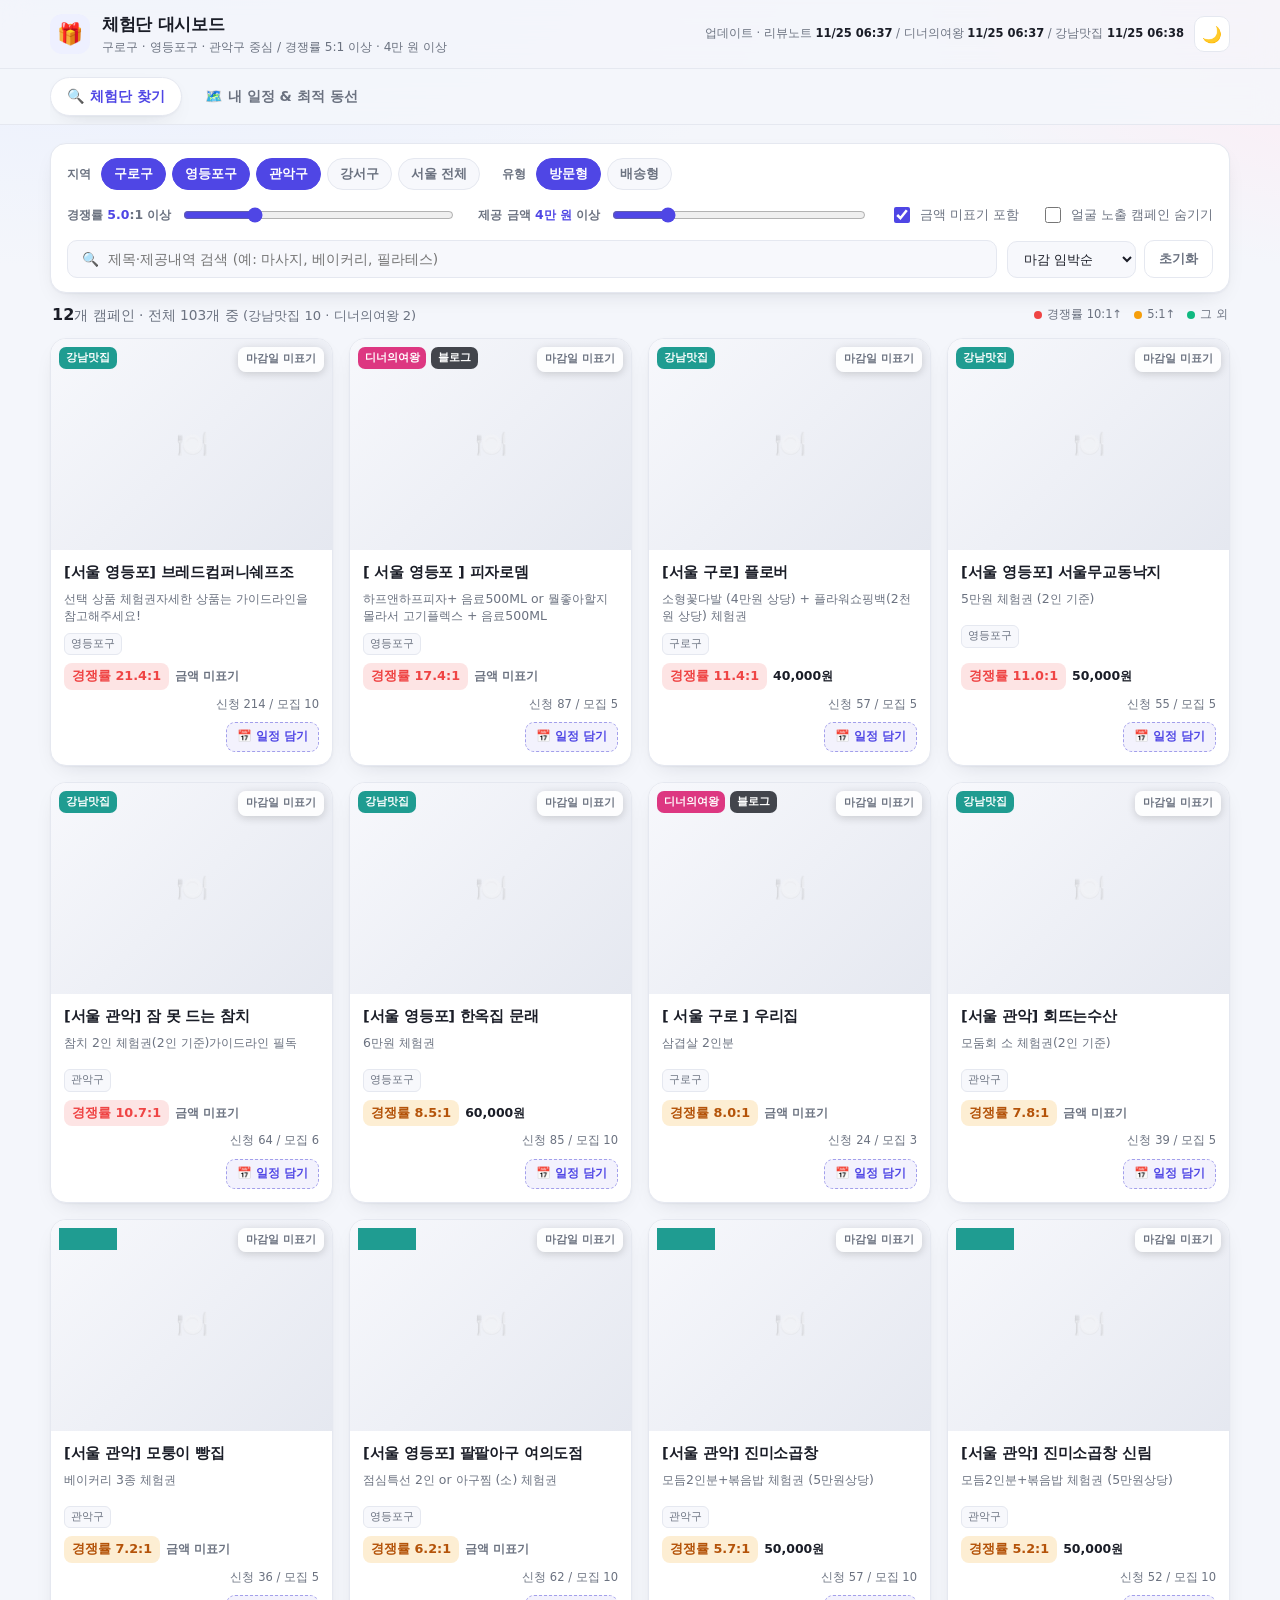
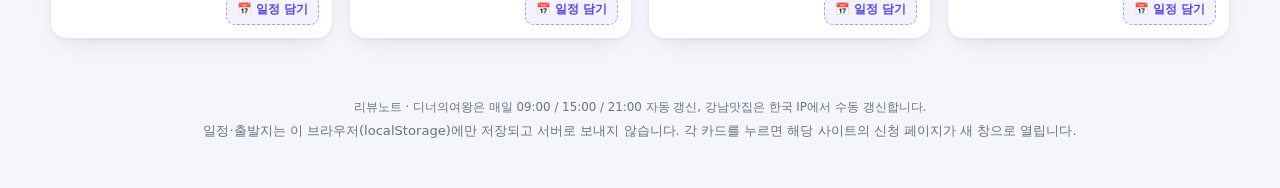
==== index.html @ 1b4a2d15 "fix(schedule): 지도 초기 줌(컨테이너 크기 반영)과 출발 마커 크기 개선" ====
<!DOCTYPE html>
<html lang="ko">
<head>
<meta charset="utf-8">
<meta name="viewport" content="width=device-width, initial-scale=1">
<meta name="description" content="리뷰노트·디너의여왕·강남맛집 체험단을 한 화면에서 골라 보는 개인용 대시보드">
<title>체험단 대시보드 · 구로·영등포·관악</title>
<link rel="preconnect" href="https://fonts.googleapis.com">
<link rel="stylesheet" href="https://cdn.jsdelivr.net/npm/leaflet@1.9.4/dist/leaflet.css">
<link rel="stylesheet" href="style.css?v=20261125b">
<link rel="icon" href="data:image/svg+xml,<svg xmlns='http://www.w3.org/2000/svg' viewBox='0 0 100 100'><text y='.9em' font-size='90'>🎁</text></svg>">
</head>
<body>
<header class="topbar">
  <div class="wrap topbar-inner">
    <div class="brand">
      <span class="logo">🎁</span>
      <div>
        <h1>체험단 대시보드</h1>
        <p class="sub">구로구 · 영등포구 · 관악구 중심 / 경쟁률 5:1 이상 · 4만 원 이상</p>
      </div>
    </div>
    <div class="topbar-right">
      <div class="updated" id="updated">업데이트 확인 중…</div>
      <button id="themeBtn" class="icon-btn" type="button" aria-label="다크 모드 전환" title="다크 모드 전환">🌙</button>
    </div>
  </div>
</header>

<nav class="tabs-bar" aria-label="화면 전환">
  <div class="wrap tabs-inner" role="tablist">
    <button class="tab-btn on" type="button" role="tab" id="tabFinder" aria-selected="true"
            aria-controls="view-finder" data-view="finder">🔍 체험단 찾기</button>
    <button class="tab-btn" type="button" role="tab" id="tabSchedule" aria-selected="false"
            aria-controls="view-schedule" data-view="schedule">🗺️ 내 일정 &amp; 최적 동선
      <span class="tab-badge" id="schedBadge" hidden>0</span></button>
  </div>
</nav>

<main class="wrap">
  <div id="view-finder" role="tabpanel" aria-labelledby="tabFinder">
    <section class="panel filters" aria-label="필터">
      <div class="filter-row">
        <div class="filter-group">
          <span class="filter-label">지역</span>
          <div class="chips" id="regionChips">
            <button class="chip on" data-region="구로구">구로구</button>
            <button class="chip on" data-region="영등포구">영등포구</button>
            <button class="chip on" data-region="관악구">관악구</button>
            <button class="chip" data-region="강서구">강서구</button>
            <button class="chip" data-region="__all__">서울 전체</button>
          </div>
        </div>
        <div class="filter-group">
          <span class="filter-label">유형</span>
          <div class="chips" id="kindChips">
            <button class="chip on" data-kind="방문형">방문형</button>
            <button class="chip" data-kind="배송형">배송형</button>
          </div>
        </div>
      </div>

      <div class="filter-row">
        <label class="range-group">
          <span class="filter-label">경쟁률 <b id="ratioVal">5.0</b>:1 이상</span>
          <input type="range" id="ratioRange" min="0" max="20" step="0.5" value="5">
        </label>
        <label class="range-group">
          <span class="filter-label">제공 금액 <b id="amountVal">4만 원</b> 이상</span>
          <input type="range" id="amountRange" min="0" max="200000" step="5000" value="40000">
        </label>
        <label class="switch">
          <input type="checkbox" id="noAmountToggle" checked>
          <span>금액 미표기 포함</span>
        </label>
        <label class="switch">
          <input type="checkbox" id="hideFaceToggle">
          <span>얼굴 노출 캠페인 숨기기</span>
        </label>
      </div>

      <div class="filter-row search-row">
        <input type="search" id="search" placeholder="🔍  제목·제공내역 검색 (예: 마사지, 베이커리, 필라테스)" autocomplete="off">
        <div class="sort-group">
          <select id="sort" aria-label="정렬">
            <option value="deadline">마감 임박순</option>
            <option value="ratio">경쟁률 높은순</option>
            <option value="amount">금액 높은순</option>
          </select>
          <button id="resetBtn" class="ghost-btn" type="button">초기화</button>
        </div>
      </div>
    </section>

    <div class="resultbar">
      <div id="count" class="count">불러오는 중…</div>
      <div class="legend">
        <span><i class="dot hot"></i>경쟁률 10:1↑</span>
        <span><i class="dot warm"></i>5:1↑</span>
        <span><i class="dot cool"></i>그 외</span>
      </div>
    </div>

    <div id="banner" class="banner" hidden></div>

    <section id="grid" class="grid" aria-live="polite"></section>

    <div id="empty" class="empty" hidden>
      <p class="empty-emoji">🫧</p>
      <p><b>조건에 맞는 캠페인이 없습니다.</b></p>
      <p class="muted">경쟁률·금액 기준을 낮추거나 ‘배송형’·‘서울 전체’를 켜 보세요.</p>
      <div class="empty-actions">
        <button class="ghost-btn" data-act="loosen">기준 낮추기</button>
        <button class="ghost-btn" data-act="delivery">배송형 보기</button>
        <button class="ghost-btn" data-act="reset">전체 보기</button>
      </div>
    </div>

    <div class="more-wrap"><button id="moreBtn" class="more-btn" type="button" hidden>더 보기</button></div>
  </div>

  <div id="view-schedule" role="tabpanel" aria-labelledby="tabSchedule" hidden>
    <section class="panel sched-controls" aria-label="일정 조건">
      <div class="filter-row">
        <div class="filter-group">
          <span class="filter-label">날짜</span>
          <div class="chips" id="dateChips">
            <button class="chip on" type="button" data-date="upcoming">전체 예정</button>
            <button class="chip" type="button" data-date="today">오늘</button>
            <button class="chip" type="button" data-date="week">이번 주</button>
            <button class="chip" type="button" data-date="all">지난 일정 포함</button>
          </div>
          <input type="date" id="datePick" aria-label="날짜 직접 선택">
        </div>
      </div>

      <div class="filter-row">
        <div class="filter-group origin-group">
          <span class="filter-label">출발지</span>
          <select id="originPreset" aria-label="출발지 프리셋"></select>
          <input type="text" id="originInput" placeholder="주소·역 이름 직접 입력" aria-label="출발지 직접 입력">
          <button class="ghost-btn" type="button" id="originApply">적용</button>
          <button class="ghost-btn" type="button" id="originGeo">📍 현재 위치</button>
        </div>
      </div>

      <div class="filter-row action-row">
        <button class="primary-btn" type="button" id="routeBtn">🧭 최적 노선 계산</button>
        <button class="ghost-btn" type="button" id="routeClear" hidden>경로 지우기</button>
        <button class="ghost-btn" type="button" id="addToggle">➕ 일정 직접 추가</button>
        <span class="origin-now" id="originNow"></span>
        <span class="grow"></span>
        <button class="ghost-btn" type="button" id="exportBtn">⬇️ JSON 백업</button>
        <button class="ghost-btn" type="button" id="importBtn">⬆️ 불러오기</button>
        <input type="file" id="importFile" accept="application/json,.json" hidden>
      </div>
    </section>

    <form class="panel add-form" id="addForm" hidden>
      <div class="add-grid">
        <label class="field">매장명
          <input type="text" name="title" required placeholder="예: 엉클피자 문래본점"></label>
        <label class="field">주소·역
          <input type="text" name="address" placeholder="예: 서울 영등포구 문래동 / 신림역"></label>
        <label class="field">방문 날짜
          <input type="date" name="date" required></label>
        <label class="field">방문 시간
          <input type="time" name="time"></label>
        <label class="field">마감일
          <input type="date" name="deadline"></label>
        <label class="field wide">메모
          <input type="text" name="memo" placeholder="예: 2인 식사권, 주차 불가"></label>
      </div>
      <div class="add-actions">
        <button type="submit" class="primary-btn">저장</button>
        <button type="button" class="ghost-btn" id="addCancel">닫기</button>
      </div>
    </form>

    <div class="sched-layout">
      <div class="map-col">
        <div id="map" aria-label="일정 지도"></div>
        <div class="map-note" id="mapNote"></div>
      </div>
      <div class="list-col">
        <div id="routeSummary" class="route-summary" hidden></div>
        <div id="schedList" class="sched-list" aria-live="polite"></div>
        <div id="schedEmpty" class="empty" hidden>
          <p class="empty-emoji">🗓️</p>
          <p><b>아직 담은 일정이 없습니다.</b></p>
          <p class="muted">‘체험단 찾기’에서 <b>📅 일정 담기</b>를 누르거나 위의 <b>➕ 일정 직접 추가</b>로 매장을 등록해 보세요.</p>
        </div>
        <div id="schedNote" class="sched-note" hidden></div>
      </div>
    </div>
  </div>
</main>

<footer class="wrap foot">
  <p>리뷰노트 · 디너의여왕은 매일 09:00 / 15:00 / 21:00 자동 갱신, 강남맛집은 한국 IP에서 수동 갱신합니다.</p>
  <p class="muted">일정·출발지는 이 브라우저(localStorage)에만 저장되고 서버로 보내지 않습니다. 각 카드를 누르면 해당 사이트의 신청 페이지가 새 창으로 열립니다.</p>
</footer>

<div class="modal" id="schedModal" hidden>
  <div class="modal-card" role="dialog" aria-modal="true" aria-labelledby="modalTitle">
    <h2 id="modalTitle">📅 일정 담기</h2>
    <p class="modal-sub" id="modalSub"></p>
    <form id="modalForm">
      <label class="field">방문 날짜
        <input type="date" name="date" required></label>
      <label class="field">방문 시간
        <input type="time" name="time"></label>
      <label class="field">주소·역
        <input type="text" name="address" placeholder="예: 서울 영등포구 문래동 / 신림역"></label>
      <label class="field">메모
        <input type="text" name="memo" placeholder="예: 2인 식사권"></label>
      <div class="modal-actions">
        <button type="button" class="ghost-btn" id="modalCancel">취소</button>
        <button type="submit" class="primary-btn">일정에 담기</button>
      </div>
    </form>
  </div>
</div>

<script src="https://cdn.jsdelivr.net/npm/leaflet@1.9.4/dist/leaflet.js" defer
        onerror="var s=document.createElement('script');s.src='https://unpkg.com/leaflet@1.9.4/dist/leaflet.js';document.head.appendChild(s);"></script>
<script src="app.js?v=20261125a" defer></script>
<script src="schedule.js?v=20261125c" defer></script>
</body>
</html>
---- style.css ----
/* 체험단 대시보드 — 밝고 깔끔한 카드형 UI, 다크 모드 대응 */
:root {
  --bg: #f4f6fb;
  --bg-grad: radial-gradient(1200px 600px at 10% -10%, #e6edff 0%, transparent 60%),
             radial-gradient(900px 500px at 110% 0%, #ffe9f2 0%, transparent 55%);
  --panel: #ffffff;
  --panel-soft: #f7f8fc;
  --text: #1a1d27;
  --muted: #6b7280;
  --line: #e5e8f0;
  --brand: #4f46e5;
  --brand-soft: #eef0ff;
  --hot: #ef4444;
  --warm: #f59e0b;
  --cool: #10b981;
  --shadow: 0 1px 2px rgba(16, 24, 40, .04), 0 8px 24px -12px rgba(16, 24, 40, .18);
  --radius: 16px;
}

@media (prefers-color-scheme: dark) {
  :root:not([data-theme="light"]) {
    --bg: #0e1016;
    --bg-grad: radial-gradient(1200px 600px at 10% -10%, #1b2340 0%, transparent 60%),
               radial-gradient(900px 500px at 110% 0%, #2a1a2c 0%, transparent 55%);
    --panel: #161a23;
    --panel-soft: #1c212c;
    --text: #e9ecf5;
    --muted: #9aa3b2;
    --line: #262c38;
    --brand: #8b87ff;
    --brand-soft: #20233a;
    --shadow: 0 1px 2px rgba(0, 0, 0, .3), 0 10px 30px -14px rgba(0, 0, 0, .8);
  }
}

:root[data-theme="dark"] {
  --bg: #0e1016;
  --bg-grad: radial-gradient(1200px 600px at 10% -10%, #1b2340 0%, transparent 60%),
             radial-gradient(900px 500px at 110% 0%, #2a1a2c 0%, transparent 55%);
  --panel: #161a23;
  --panel-soft: #1c212c;
  --text: #e9ecf5;
  --muted: #9aa3b2;
  --line: #262c38;
  --brand: #8b87ff;
  --brand-soft: #20233a;
  --shadow: 0 1px 2px rgba(0, 0, 0, .3), 0 10px 30px -14px rgba(0, 0, 0, .8);
}

* { box-sizing: border-box; }

[hidden] { display: none !important; }

html, body {
  margin: 0;
  padding: 0;
}

body {
  font-family: "Pretendard", -apple-system, BlinkMacSystemFont, "Apple SD Gothic Neo",
               "Malgun Gothic", "Noto Sans KR", system-ui, sans-serif;
  background: var(--bg-grad), var(--bg);
  background-attachment: fixed;
  color: var(--text);
  line-height: 1.45;
  -webkit-font-smoothing: antialiased;
}

.wrap {
  width: min(1180px, 100% - 32px);
  margin: 0 auto;
}

/* ---------------------------------------------------------------- 상단 바 */
.topbar {
  position: sticky;
  top: 0;
  z-index: 30;
  backdrop-filter: blur(14px);
  background: color-mix(in srgb, var(--bg) 82%, transparent);
  border-bottom: 1px solid var(--line);
}

.topbar-inner {
  display: flex;
  align-items: center;
  justify-content: space-between;
  gap: 16px;
  padding: 12px 0;
}

.brand {
  display: flex;
  align-items: center;
  gap: 12px;
  min-width: 0;
}

.logo {
  display: grid;
  place-items: center;
  width: 40px;
  height: 40px;
  border-radius: 12px;
  background: var(--brand-soft);
  font-size: 21px;
  flex: none;
}

.brand h1 {
  margin: 0;
  font-size: 1.06rem;
  letter-spacing: -.02em;
}

.sub {
  margin: 2px 0 0;
  font-size: .76rem;
  color: var(--muted);
  white-space: nowrap;
  overflow: hidden;
  text-overflow: ellipsis;
}

.topbar-right {
  display: flex;
  align-items: center;
  gap: 10px;
  flex: none;
}

.updated {
  font-size: .72rem;
  color: var(--muted);
  text-align: right;
  line-height: 1.35;
}

.updated b { color: var(--text); font-weight: 600; }

.icon-btn {
  width: 36px;
  height: 36px;
  border-radius: 10px;
  border: 1px solid var(--line);
  background: var(--panel);
  color: var(--text);
  cursor: pointer;
  font-size: 16px;
}

.icon-btn:hover { border-color: var(--brand); }

/* ---------------------------------------------------------------- 필터 */
.filters,
.sched-controls {
  margin: 18px 0 10px;
  padding: 14px 16px;
  background: var(--panel);
  border: 1px solid var(--line);
  border-radius: var(--radius);
  box-shadow: var(--shadow);
  display: grid;
  gap: 12px;
}

.filter-row {
  display: flex;
  flex-wrap: wrap;
  align-items: center;
  gap: 14px 22px;
}

.filter-group {
  display: flex;
  align-items: center;
  gap: 10px;
  flex-wrap: wrap;
}

.filter-label {
  font-size: .78rem;
  color: var(--muted);
  font-weight: 600;
  white-space: nowrap;
}

.filter-label b { color: var(--brand); font-weight: 700; }

.chips { display: flex; gap: 6px; flex-wrap: wrap; }

.chip {
  padding: 6px 12px;
  border-radius: 999px;
  border: 1px solid var(--line);
  background: var(--panel-soft);
  color: var(--muted);
  font-size: .82rem;
  font-weight: 600;
  cursor: pointer;
  transition: .15s;
}

.chip:hover { border-color: var(--brand); color: var(--text); }

.chip.on {
  background: var(--brand);
  border-color: var(--brand);
  color: #fff;
}

.range-group {
  display: flex;
  align-items: center;
  gap: 10px;
  flex: 1 1 240px;
  min-width: 220px;
}

input[type="range"] {
  flex: 1;
  accent-color: var(--brand);
  height: 22px;
}

.switch {
  display: inline-flex;
  align-items: center;
  gap: 7px;
  font-size: .8rem;
  color: var(--muted);
  cursor: pointer;
  white-space: nowrap;
}

.switch input { accent-color: var(--brand); width: 16px; height: 16px; }

.search-row { gap: 10px; }

#search {
  flex: 1 1 260px;
  padding: 10px 14px;
  border-radius: 10px;
  border: 1px solid var(--line);
  background: var(--panel-soft);
  color: var(--text);
  font-size: .86rem;
  font-family: inherit;
  min-width: 0;
}

#search:focus, select:focus {
  outline: 2px solid color-mix(in srgb, var(--brand) 45%, transparent);
  outline-offset: 1px;
}

.sort-group { display: flex; gap: 8px; align-items: center; }

select {
  padding: 9px 12px;
  border-radius: 10px;
  border: 1px solid var(--line);
  background: var(--panel-soft);
  color: var(--text);
  font-family: inherit;
  font-size: .84rem;
  cursor: pointer;
}

.ghost-btn {
  padding: 9px 14px;
  border-radius: 10px;
  border: 1px solid var(--line);
  background: transparent;
  color: var(--muted);
  font-size: .82rem;
  font-weight: 600;
  font-family: inherit;
  cursor: pointer;
}

.ghost-btn:hover { color: var(--text); border-color: var(--brand); }

/* ---------------------------------------------------------------- 결과 */
.resultbar {
  display: flex;
  align-items: center;
  justify-content: space-between;
  gap: 12px;
  flex-wrap: wrap;
  margin: 4px 2px 12px;
}

.count { font-size: .86rem; color: var(--muted); }
.count b { color: var(--text); font-size: 1rem; }

.legend { display: flex; gap: 12px; font-size: .72rem; color: var(--muted); }
.legend span { display: inline-flex; align-items: center; gap: 5px; }

.dot {
  width: 8px;
  height: 8px;
  border-radius: 50%;
  display: inline-block;
}

.dot.hot { background: var(--hot); }
.dot.warm { background: var(--warm); }
.dot.cool { background: var(--cool); }

.banner {
  display: flex;
  align-items: center;
  gap: 12px;
  flex-wrap: wrap;
  padding: 12px 16px;
  margin-bottom: 14px;
  border-radius: 14px;
  border: 1px dashed color-mix(in srgb, var(--brand) 55%, var(--line));
  background: color-mix(in srgb, var(--brand) 8%, var(--panel));
  font-size: .84rem;
}

.banner b { color: var(--brand); }

/* ---------------------------------------------------------------- 카드 */
.grid {
  display: grid;
  grid-template-columns: repeat(auto-fill, minmax(248px, 1fr));
  gap: 16px;
}

.card {
  display: flex;
  flex-direction: column;
  background: var(--panel);
  border: 1px solid var(--line);
  border-radius: var(--radius);
  overflow: hidden;
  box-shadow: var(--shadow);
  transition: transform .16s, box-shadow .16s, border-color .16s;
  text-decoration: none;
  color: inherit;
  position: relative;
}

.card:hover, .card:focus-within {
  transform: translateY(-3px);
  border-color: color-mix(in srgb, var(--brand) 60%, var(--line));
  box-shadow: 0 12px 32px -14px rgba(16, 24, 40, .35);
  outline: none;
}

.card-hit {
  position: absolute;
  inset: 0;
  z-index: 1;
  border-radius: inherit;
  text-decoration: none;
}

.card-hit:focus-visible {
  outline: 2px solid color-mix(in srgb, var(--brand) 60%, transparent);
  outline-offset: 2px;
}

.thumb {
  position: relative;
  aspect-ratio: 4 / 3;
  background: linear-gradient(135deg, var(--panel-soft), var(--line));
  overflow: hidden;
}

.thumb img {
  width: 100%;
  height: 100%;
  object-fit: cover;
  display: block;
  transition: transform .35s;
}

.card:hover .thumb img { transform: scale(1.04); }

.thumb .fallback {
  position: absolute;
  inset: 0;
  display: grid;
  place-items: center;
  font-size: 26px;
  opacity: .35;
}

.badges {
  position: absolute;
  left: 8px;
  top: 8px;
  display: flex;
  gap: 5px;
  flex-wrap: wrap;
  max-width: calc(100% - 90px);
}

.badge {
  font-size: .68rem;
  font-weight: 700;
  padding: 3px 7px;
  border-radius: 7px;
  background: rgba(17, 20, 28, .78);
  color: #fff;
  backdrop-filter: blur(4px);
  letter-spacing: -.01em;
}

.badge.site-리뷰노트 { background: rgba(79, 70, 229, .92); }
.badge.site-디너의여왕 { background: rgba(219, 39, 119, .92); }
.badge.site-강남맛집 { background: rgba(13, 148, 136, .92); }
.badge.delivery { background: rgba(37, 99, 235, .92); }
.badge.warn { background: rgba(220, 38, 38, .95); }

.dday {
  position: absolute;
  right: 8px;
  top: 8px;
  font-size: .7rem;
  font-weight: 800;
  padding: 4px 8px;
  border-radius: 8px;
  background: rgba(255, 255, 255, .94);
  color: #b91c1c;
  box-shadow: 0 2px 8px rgba(0, 0, 0, .16);
  white-space: nowrap;
}

.dday.soon { background: #ef4444; color: #fff; }
.dday.unknown { background: rgba(255, 255, 255, .9); color: #6b7280; }

.card-body {
  padding: 12px 13px 13px;
  display: flex;
  flex-direction: column;
  gap: 8px;
  flex: 1;
}

.card-title {
  margin: 0;
  font-size: .92rem;
  font-weight: 700;
  line-height: 1.35;
  letter-spacing: -.015em;
  display: -webkit-box;
  -webkit-line-clamp: 2;
  -webkit-box-orient: vertical;
  overflow: hidden;
}

.card-offer {
  margin: 0;
  font-size: .78rem;
  color: var(--muted);
  line-height: 1.4;
  display: -webkit-box;
  -webkit-line-clamp: 2;
  -webkit-box-orient: vertical;
  overflow: hidden;
  min-height: 2.2em;
}

.stats {
  display: flex;
  align-items: center;
  gap: 6px;
  margin-top: auto;
  flex-wrap: wrap;
}

.ratio {
  font-size: .8rem;
  font-weight: 800;
  padding: 4px 8px;
  border-radius: 8px;
  white-space: nowrap;
}

.ratio.hot { background: color-mix(in srgb, var(--hot) 14%, transparent); color: var(--hot); }
.ratio.warm { background: color-mix(in srgb, var(--warm) 18%, transparent); color: #b45309; }
.ratio.cool { background: color-mix(in srgb, var(--cool) 14%, transparent); color: #047857; }

:root[data-theme="dark"] .ratio.cool { color: #34d399; }
@media (prefers-color-scheme: dark) {
  :root:not([data-theme="light"]) .ratio.cool { color: #34d399; }
  :root:not([data-theme="light"]) .ratio.warm { color: #fbbf24; }
}

.amount {
  font-size: .78rem;
  font-weight: 700;
  color: var(--text);
}

.amount.none { color: var(--muted); font-weight: 600; }

.people {
  font-size: .72rem;
  color: var(--muted);
  margin-left: auto;
  white-space: nowrap;
}

.region-line {
  display: flex;
  gap: 6px;
  flex-wrap: wrap;
  font-size: .7rem;
  color: var(--muted);
}

.region-line span {
  padding: 2px 6px;
  border-radius: 6px;
  background: var(--panel-soft);
  border: 1px solid var(--line);
}

/* ---------------------------------------------------------------- 상태 */
.empty {
  text-align: center;
  padding: 48px 16px;
  border: 1px dashed var(--line);
  border-radius: var(--radius);
  background: var(--panel);
}

.empty-emoji { font-size: 34px; margin: 0 0 6px; }
.empty p { margin: 4px 0; }
.empty-actions { display: flex; gap: 8px; justify-content: center; margin-top: 14px; flex-wrap: wrap; }

.muted { color: var(--muted); font-size: .82rem; }

.more-wrap { display: flex; justify-content: center; margin: 22px 0 8px; }

.more-btn {
  padding: 11px 22px;
  border-radius: 12px;
  border: 1px solid var(--line);
  background: var(--panel);
  color: var(--text);
  font-family: inherit;
  font-size: .85rem;
  font-weight: 700;
  cursor: pointer;
  box-shadow: var(--shadow);
}

.more-btn:hover { border-color: var(--brand); color: var(--brand); }

.foot {
  padding: 26px 0 44px;
  text-align: center;
  font-size: .74rem;
  color: var(--muted);
}

.foot p { margin: 4px 0; }

/* ---------------------------------------------------------------- 모바일 */
@media (max-width: 640px) {
  .wrap { width: min(1180px, 100% - 22px); }
  .topbar-inner { padding: 10px 0; }
  .updated { font-size: .66rem; max-width: 150px; }
  .brand h1 { font-size: .98rem; }
  .sub { font-size: .7rem; }
  .filters { padding: 12px; gap: 10px; }
  .filter-row { gap: 10px 14px; }
  .range-group { flex: 1 1 100%; }
  .grid { grid-template-columns: repeat(auto-fill, minmax(158px, 1fr)); gap: 11px; }
  .card-body { padding: 10px; gap: 6px; }
  .card-title { font-size: .84rem; }
  .card-offer { font-size: .72rem; -webkit-line-clamp: 2; }
  .thumb .badges { left: 6px; top: 6px; }
  .dday { right: 6px; top: 6px; font-size: .64rem; padding: 3px 6px; }
  .search-row #search { flex: 1 1 100%; }
  .sort-group { width: 100%; justify-content: space-between; }
  .legend { display: none; }
}

/* ---------------------------------------------------------------- 탭 */
.tabs-bar {
  position: sticky;
  top: 62px;
  z-index: 25;
  backdrop-filter: blur(12px);
  background: color-mix(in srgb, var(--bg) 88%, transparent);
  border-bottom: 1px solid var(--line);
}

.tabs-inner {
  display: flex;
  gap: 6px;
  padding: 8px 0;
  overflow-x: auto;
}

.tab-btn {
  display: inline-flex;
  align-items: center;
  gap: 7px;
  padding: 9px 16px;
  border-radius: 999px;
  border: 1px solid transparent;
  background: transparent;
  color: var(--muted);
  font-family: inherit;
  font-size: .88rem;
  font-weight: 700;
  white-space: nowrap;
  cursor: pointer;
  transition: .15s;
}

.tab-btn:hover { color: var(--text); background: var(--panel-soft); }

.tab-btn.on {
  background: var(--panel);
  border-color: var(--line);
  color: var(--brand);
  box-shadow: var(--shadow);
}

.tab-badge {
  display: inline-grid;
  place-items: center;
  min-width: 20px;
  height: 20px;
  padding: 0 6px;
  border-radius: 999px;
  background: var(--brand);
  color: #fff;
  font-size: .72rem;
  font-weight: 800;
}

/* ---------------------------------------------------------------- 카드 담기 버튼 */
.card-foot {
  position: relative;
  z-index: 2;
  display: flex;
  justify-content: flex-end;
  margin-top: 2px;
}

.sched-add {
  display: inline-flex;
  align-items: center;
  gap: 4px;
  padding: 6px 10px;
  border-radius: 9px;
  border: 1px dashed color-mix(in srgb, var(--brand) 45%, var(--line));
  background: color-mix(in srgb, var(--brand) 7%, var(--panel));
  color: var(--brand);
  font-family: inherit;
  font-size: .74rem;
  font-weight: 700;
  cursor: pointer;
  transition: .15s;
}

.sched-add:hover {
  background: var(--brand);
  color: #fff;
  border-style: solid;
}

.sched-add.added {
  border-style: solid;
  border-color: color-mix(in srgb, var(--cool) 45%, var(--line));
  background: color-mix(in srgb, var(--cool) 12%, var(--panel));
  color: #047857;
  cursor: default;
}

/* ---------------------------------------------------------------- 일정 탭 */
.primary-btn {
  padding: 10px 18px;
  border-radius: 11px;
  border: 1px solid var(--brand);
  background: var(--brand);
  color: #fff;
  font-family: inherit;
  font-size: .86rem;
  font-weight: 800;
  cursor: pointer;
  box-shadow: 0 8px 20px -12px color-mix(in srgb, var(--brand) 90%, transparent);
}

.primary-btn:hover { filter: brightness(1.06); }
.primary-btn:disabled { opacity: .55; cursor: default; }

.action-row { gap: 8px; align-items: center; }
.grow { flex: 1 1 auto; }

.origin-group { flex: 1 1 480px; }

#originPreset {
  min-width: 132px;
}

#originInput {
  flex: 1 1 200px;
  min-width: 140px;
  padding: 9px 12px;
  border-radius: 10px;
  border: 1px solid var(--line);
  background: var(--panel-soft);
  color: var(--text);
  font-family: inherit;
  font-size: .84rem;
}

#datePick {
  padding: 7px 10px;
  border-radius: 10px;
  border: 1px solid var(--line);
  background: var(--panel-soft);
  color: var(--text);
  font-family: inherit;
  font-size: .82rem;
}

#datePick.on { border-color: var(--brand); color: var(--brand); font-weight: 700; }

.origin-now {
  font-size: .76rem;
  color: var(--muted);
  padding: 5px 9px;
  border-radius: 8px;
  background: var(--panel-soft);
  border: 1px solid var(--line);
  white-space: nowrap;
}

.origin-now b { color: var(--text); font-weight: 700; }

/* 직접 추가 폼 */
.add-form { margin-top: 0; }

.add-grid {
  display: grid;
  grid-template-columns: repeat(auto-fit, minmax(168px, 1fr));
  gap: 10px 12px;
}

.field {
  display: flex;
  flex-direction: column;
  gap: 5px;
  font-size: .76rem;
  font-weight: 700;
  color: var(--muted);
}

.field.wide { grid-column: 1 / -1; }

.field input {
  padding: 9px 12px;
  border-radius: 10px;
  border: 1px solid var(--line);
  background: var(--panel-soft);
  color: var(--text);
  font-family: inherit;
  font-size: .86rem;
  font-weight: 500;
}

.field input:focus,
#originInput:focus,
#datePick:focus {
  outline: 2px solid color-mix(in srgb, var(--brand) 40%, transparent);
  outline-offset: 1px;
}

.add-actions {
  display: flex;
  gap: 8px;
  margin-top: 12px;
}

/* 지도 + 목록 */
.sched-layout {
  display: grid;
  grid-template-columns: minmax(0, 1.15fr) minmax(0, 1fr);
  gap: 16px;
  align-items: start;
  margin-top: 14px;
}

.map-col { position: sticky; top: 122px; }

#map {
  height: 480px;
  border-radius: var(--radius);
  border: 1px solid var(--line);
  box-shadow: var(--shadow);
  background: var(--panel-soft);
  z-index: 0;
}

#map.picking { cursor: crosshair; box-shadow: 0 0 0 3px color-mix(in srgb, var(--brand) 45%, transparent); }

.map-note {
  margin-top: 8px;
  font-size: .76rem;
  color: var(--muted);
  line-height: 1.5;
  min-height: 1em;
}

.map-note b { color: var(--text); }

.map-empty {
  display: grid;
  place-items: center;
  height: 100%;
  padding: 20px;
  text-align: center;
  font-size: .84rem;
  color: var(--muted);
}

/* 지도 마커 */
.map-pin {
  background: transparent;
  border: 0;
}

.map-pin span {
  display: grid;
  place-items: center;
  width: 30px;
  height: 30px;
  border-radius: 50% 50% 50% 4px;
  transform: rotate(-45deg);
  background: #4f46e5;
  color: #fff;
  font-size: .78rem;
  font-weight: 800;
  border: 2px solid #fff;
  box-shadow: 0 3px 10px rgba(16, 24, 40, .35);
}

.map-pin span > i {
  transform: rotate(45deg);
  font-style: normal;
}

.map-pin.route span { background: #059669; }
.map-pin.done span { background: #9ca3af; }
.map-pin.nofix span { background: #f59e0b; }

.map-pin.origin span {
  border-radius: 50%;
  transform: none;
  background: #111827;
  width: 44px;
  height: 44px;
  font-size: .66rem;
  letter-spacing: -.02em;
  border-width: 3px;
}

.leaflet-popup-content {
  font-size: .82rem;
  line-height: 1.5;
  margin: 12px 14px;
}

.leaflet-popup-content h4 {
  margin: 0 0 4px;
  font-size: .9rem;
}

.leaflet-popup-content .pop-meta { color: #6b7280; font-size: .76rem; }

.leaflet-popup-content .pop-links {
  display: flex;
  gap: 8px;
  margin-top: 8px;
  flex-wrap: wrap;
}

.leaflet-popup-content .pop-links a {
  color: #4f46e5;
  font-weight: 700;
  font-size: .78rem;
}

/* 일정 카드 */
.list-col { display: grid; gap: 12px; }

.sched-list { display: grid; gap: 10px; }

.sched-card {
  display: flex;
  gap: 11px;
  padding: 12px 13px;
  background: var(--panel);
  border: 1px solid var(--line);
  border-radius: 14px;
  box-shadow: var(--shadow);
}

.sched-card.is-visited { border-color: color-mix(in srgb, var(--cool) 45%, var(--line)); }

.sched-order {
  flex: none;
  display: grid;
  place-items: center;
  width: 30px;
  height: 30px;
  border-radius: 10px;
  background: var(--brand-soft);
  color: var(--brand);
  font-size: .82rem;
  font-weight: 800;
}

.sched-card.in-route .sched-order { background: #059669; color: #fff; }

.sched-main { min-width: 0; flex: 1; display: grid; gap: 5px; }

.sched-head {
  display: flex;
  align-items: flex-start;
  gap: 8px;
  justify-content: space-between;
}

.sched-head h3 {
  margin: 0;
  font-size: .9rem;
  font-weight: 800;
  letter-spacing: -.01em;
  line-height: 1.35;
  word-break: keep-all;
}

.sched-sel {
  flex: none;
  display: inline-flex;
  align-items: center;
  gap: 4px;
  font-size: .7rem;
  color: var(--muted);
  cursor: pointer;
  user-select: none;
}

.sched-sel input { accent-color: var(--brand); width: 14px; height: 14px; }

.sched-meta {
  display: flex;
  flex-wrap: wrap;
  gap: 5px 8px;
  font-size: .74rem;
  color: var(--muted);
}

.sched-meta span {
  padding: 2px 7px;
  border-radius: 7px;
  background: var(--panel-soft);
  border: 1px solid var(--line);
  white-space: nowrap;
}

.sched-meta .due.warn { color: #b91c1c; border-color: color-mix(in srgb, var(--hot) 40%, var(--line)); }
.sched-meta .where.none { color: #b45309; border-color: color-mix(in srgb, var(--warm) 40%, var(--line)); }

.sched-memo {
  margin: 0;
  font-size: .78rem;
  color: var(--text);
  opacity: .82;
}

.sched-actions {
  display: flex;
  flex-wrap: wrap;
  gap: 6px;
  margin-top: 2px;
}

.sched-actions button,
.sched-actions a {
  padding: 5px 9px;
  border-radius: 8px;
  border: 1px solid var(--line);
  background: transparent;
  color: var(--muted);
  font-family: inherit;
  font-size: .72rem;
  font-weight: 700;
  text-decoration: none;
  cursor: pointer;
  white-space: nowrap;
}

.sched-actions button:hover,
.sched-actions a:hover { color: var(--text); border-color: var(--brand); }

.sched-actions .tgl.on {
  background: color-mix(in srgb, var(--cool) 14%, transparent);
  border-color: color-mix(in srgb, var(--cool) 45%, var(--line));
  color: #047857;
}

.sched-actions .del:hover { color: var(--hot); border-color: var(--hot); }

.sched-date-head {
  display: flex;
  align-items: center;
  gap: 8px;
  margin: 6px 2px 0;
  font-size: .8rem;
  font-weight: 800;
  color: var(--text);
}

.sched-date-head span { font-weight: 600; color: var(--muted); font-size: .74rem; }

/* 노선 요약 */
.route-summary {
  padding: 13px 14px;
  border-radius: 14px;
  border: 1px solid color-mix(in srgb, var(--brand) 45%, var(--line));
  background: color-mix(in srgb, var(--brand) 7%, var(--panel));
  display: grid;
  gap: 8px;
}

.route-head {
  font-size: .88rem;
  font-weight: 800;
  color: var(--brand);
}

.route-head small { font-weight: 600; color: var(--muted); font-size: .76rem; }

.route-steps {
  margin: 0;
  padding-left: 0;
  list-style: none;
  display: grid;
  gap: 5px;
  font-size: .8rem;
}

.route-steps li {
  display: flex;
  align-items: baseline;
  gap: 7px;
}

.route-steps .idx {
  flex: none;
  width: 18px;
  height: 18px;
  display: grid;
  place-items: center;
  border-radius: 6px;
  background: #059669;
  color: #fff;
  font-size: .68rem;
  font-weight: 800;
}

.route-steps .origin-row .idx { background: #111827; }

.route-steps a { color: var(--text); font-weight: 700; text-decoration: none; }
.route-steps a:hover { color: var(--brand); text-decoration: underline; }

.route-steps .km { margin-left: auto; color: var(--muted); font-size: .74rem; white-space: nowrap; }

.route-total {
  font-size: .78rem;
  color: var(--muted);
}

.sched-note {
  margin-top: 4px;
  padding: 9px 12px;
  border-radius: 10px;
  background: var(--panel-soft);
  border: 1px dashed var(--line);
  font-size: .76rem;
  color: var(--muted);
}

.sched-note b { color: var(--text); }

/* 모달 */
.modal {
  position: fixed;
  inset: 0;
  z-index: 60;
  display: grid;
  place-items: center;
  padding: 18px;
  background: rgba(15, 18, 26, .55);
  backdrop-filter: blur(3px);
}

.modal-card {
  width: min(430px, 100%);
  padding: 18px 18px 16px;
  border-radius: 18px;
  background: var(--panel);
  border: 1px solid var(--line);
  box-shadow: 0 24px 60px -20px rgba(0, 0, 0, .5);
  display: grid;
  gap: 12px;
  max-height: calc(100vh - 36px);
  overflow-y: auto;
}

.modal-card h2 {
  margin: 0;
  font-size: 1.02rem;
  letter-spacing: -.02em;
}

.modal-sub {
  margin: -4px 0 0;
  font-size: .78rem;
  color: var(--muted);
  line-height: 1.45;
  word-break: keep-all;
}

.modal-card form { display: grid; gap: 10px; }

.modal-actions {
  display: flex;
  gap: 8px;
  justify-content: flex-end;
  margin-top: 2px;
}

body.modal-open { overflow: hidden; }

@media (max-width: 900px) {
  .sched-layout { grid-template-columns: minmax(0, 1fr); }
  .map-col { position: static; }
  #map { height: 320px; }
}

@media (max-width: 640px) {
  .tabs-bar { top: 58px; }
  .tab-btn { font-size: .82rem; padding: 8px 13px; }
  .origin-group { flex: 1 1 100%; }
  #originInput { flex: 1 1 100%; }
  .origin-now { font-size: .72rem; }
  .sched-head h3 { font-size: .86rem; }
  .route-steps { font-size: .78rem; }
}

/* 토스트 */
.rh-toast {
  position: fixed;
  left: 50%;
  bottom: 26px;
  transform: translate(-50%, 14px);
  z-index: 80;
  padding: 11px 18px;
  border-radius: 12px;
  background: #111827;
  color: #fff;
  font-size: .84rem;
  font-weight: 700;
  box-shadow: 0 18px 40px -18px rgba(0, 0, 0, .6);
  opacity: 0;
  pointer-events: none;
  transition: opacity .18s, transform .18s;
  max-width: calc(100vw - 40px);
  text-align: center;
}

.rh-toast.show {
  opacity: 1;
  transform: translate(-50%, 0);
}
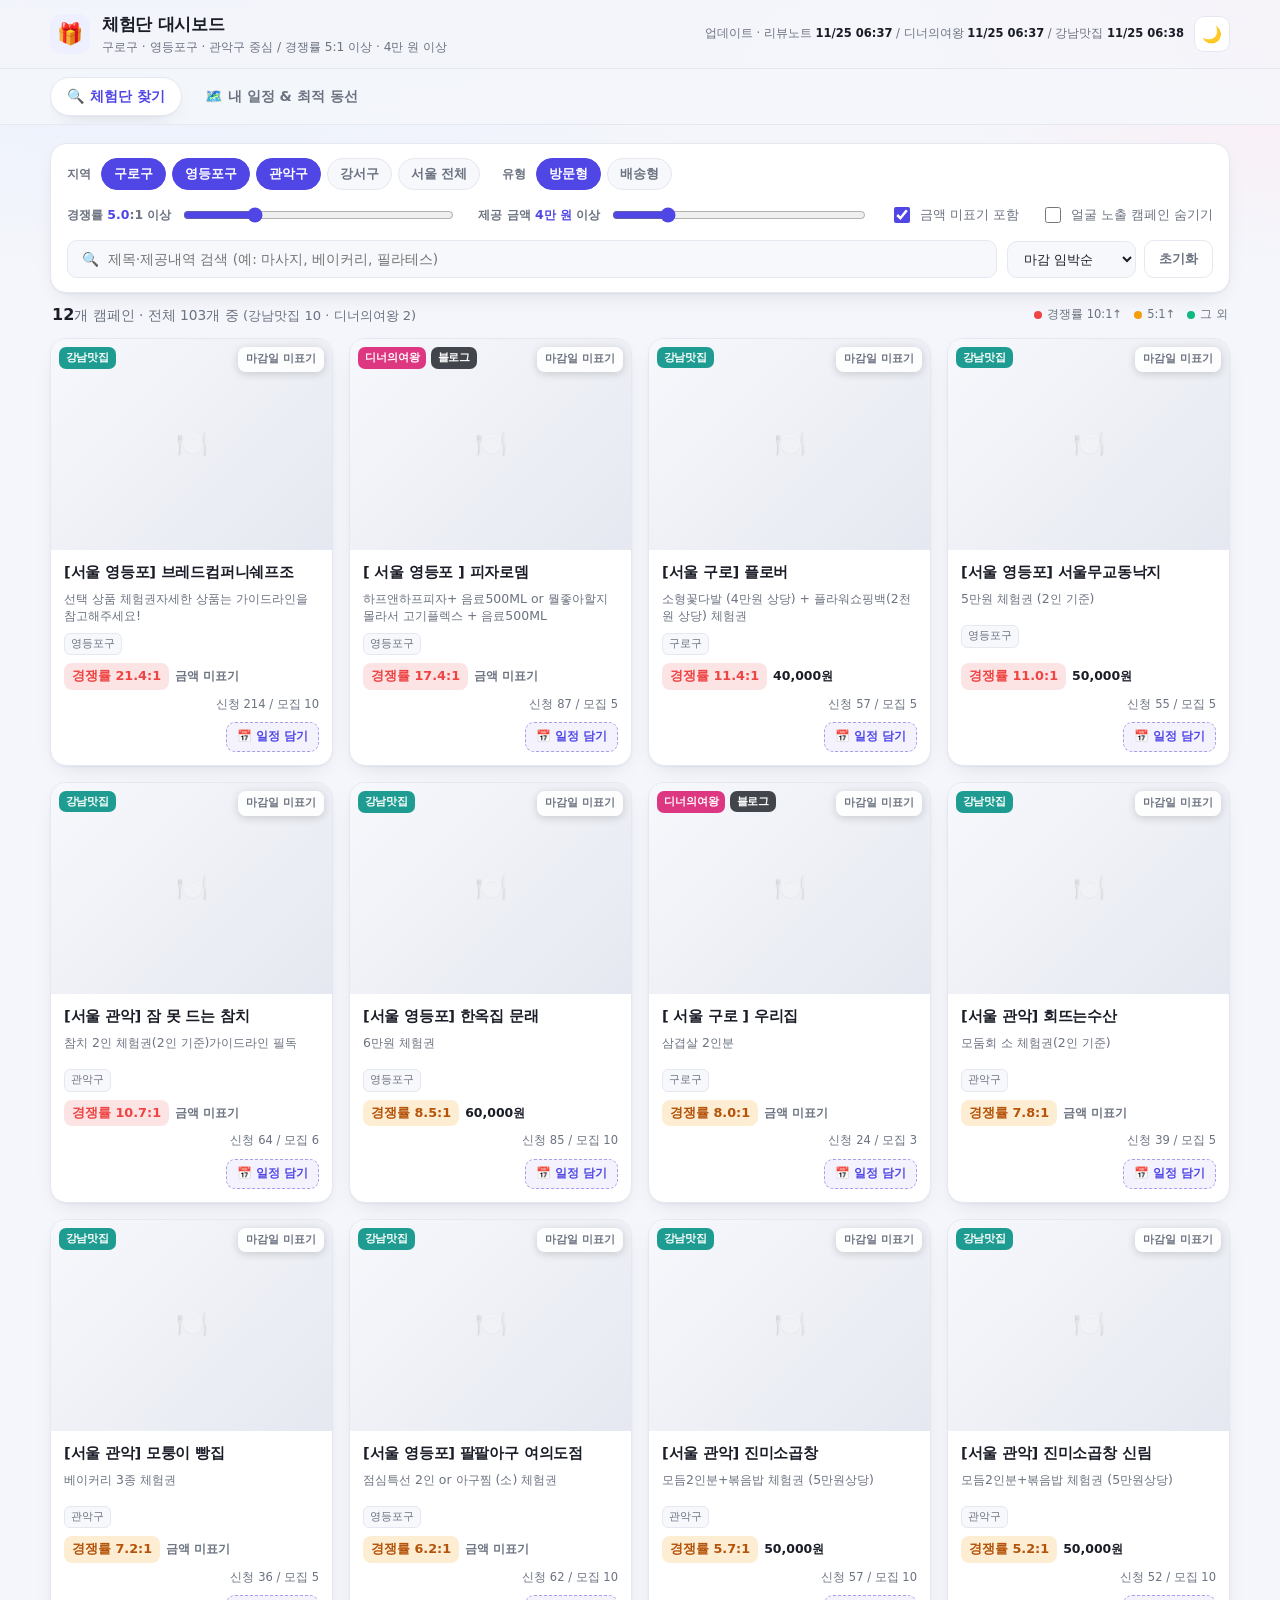
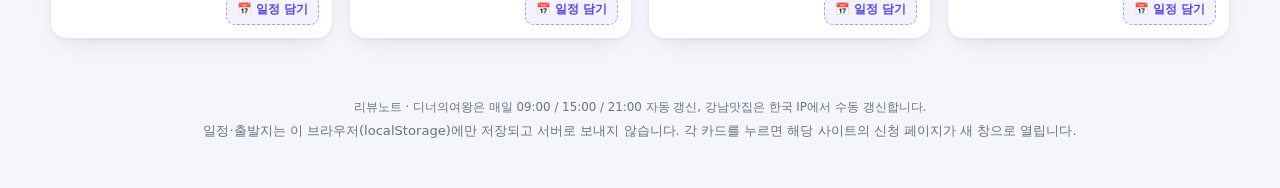
==== commit 119cae66: "fix(schedule): 네이버 길찾기 링크 출발지 이름을 출발지 라벨로" ====
--- a/index.html
+++ b/index.html
@@ -7,7 +7,7 @@
 <title>체험단 대시보드 · 구로·영등포·관악</title>
 <link rel="preconnect" href="https://fonts.googleapis.com">
 <link rel="stylesheet" href="https://cdn.jsdelivr.net/npm/leaflet@1.9.4/dist/leaflet.css">
-<link rel="stylesheet" href="style.css?v=20261125b">
+<link rel="stylesheet" href="style.css?v=20261125c">
 <link rel="icon" href="data:image/svg+xml,<svg xmlns='http://www.w3.org/2000/svg' viewBox='0 0 100 100'><text y='.9em' font-size='90'>🎁</text></svg>">
 </head>
 <body>
@@ -225,6 +225,6 @@
 <script src="https://cdn.jsdelivr.net/npm/leaflet@1.9.4/dist/leaflet.js" defer
         onerror="var s=document.createElement('script');s.src='https://unpkg.com/leaflet@1.9.4/dist/leaflet.js';document.head.appendChild(s);"></script>
 <script src="app.js?v=20261125a" defer></script>
-<script src="schedule.js?v=20261125c" defer></script>
+<script src="schedule.js?v=20261125d" defer></script>
 </body>
 </html>
--- a/style.css
+++ b/style.css
@@ -1189,3 +1189,6 @@
   opacity: 1;
   transform: translate(-50%, 0);
 }
+
+/* 출발 마커: 회전 없이 '출발' 글자만 바로 세운다 */
+.map-pin.origin span > i { transform: none; }
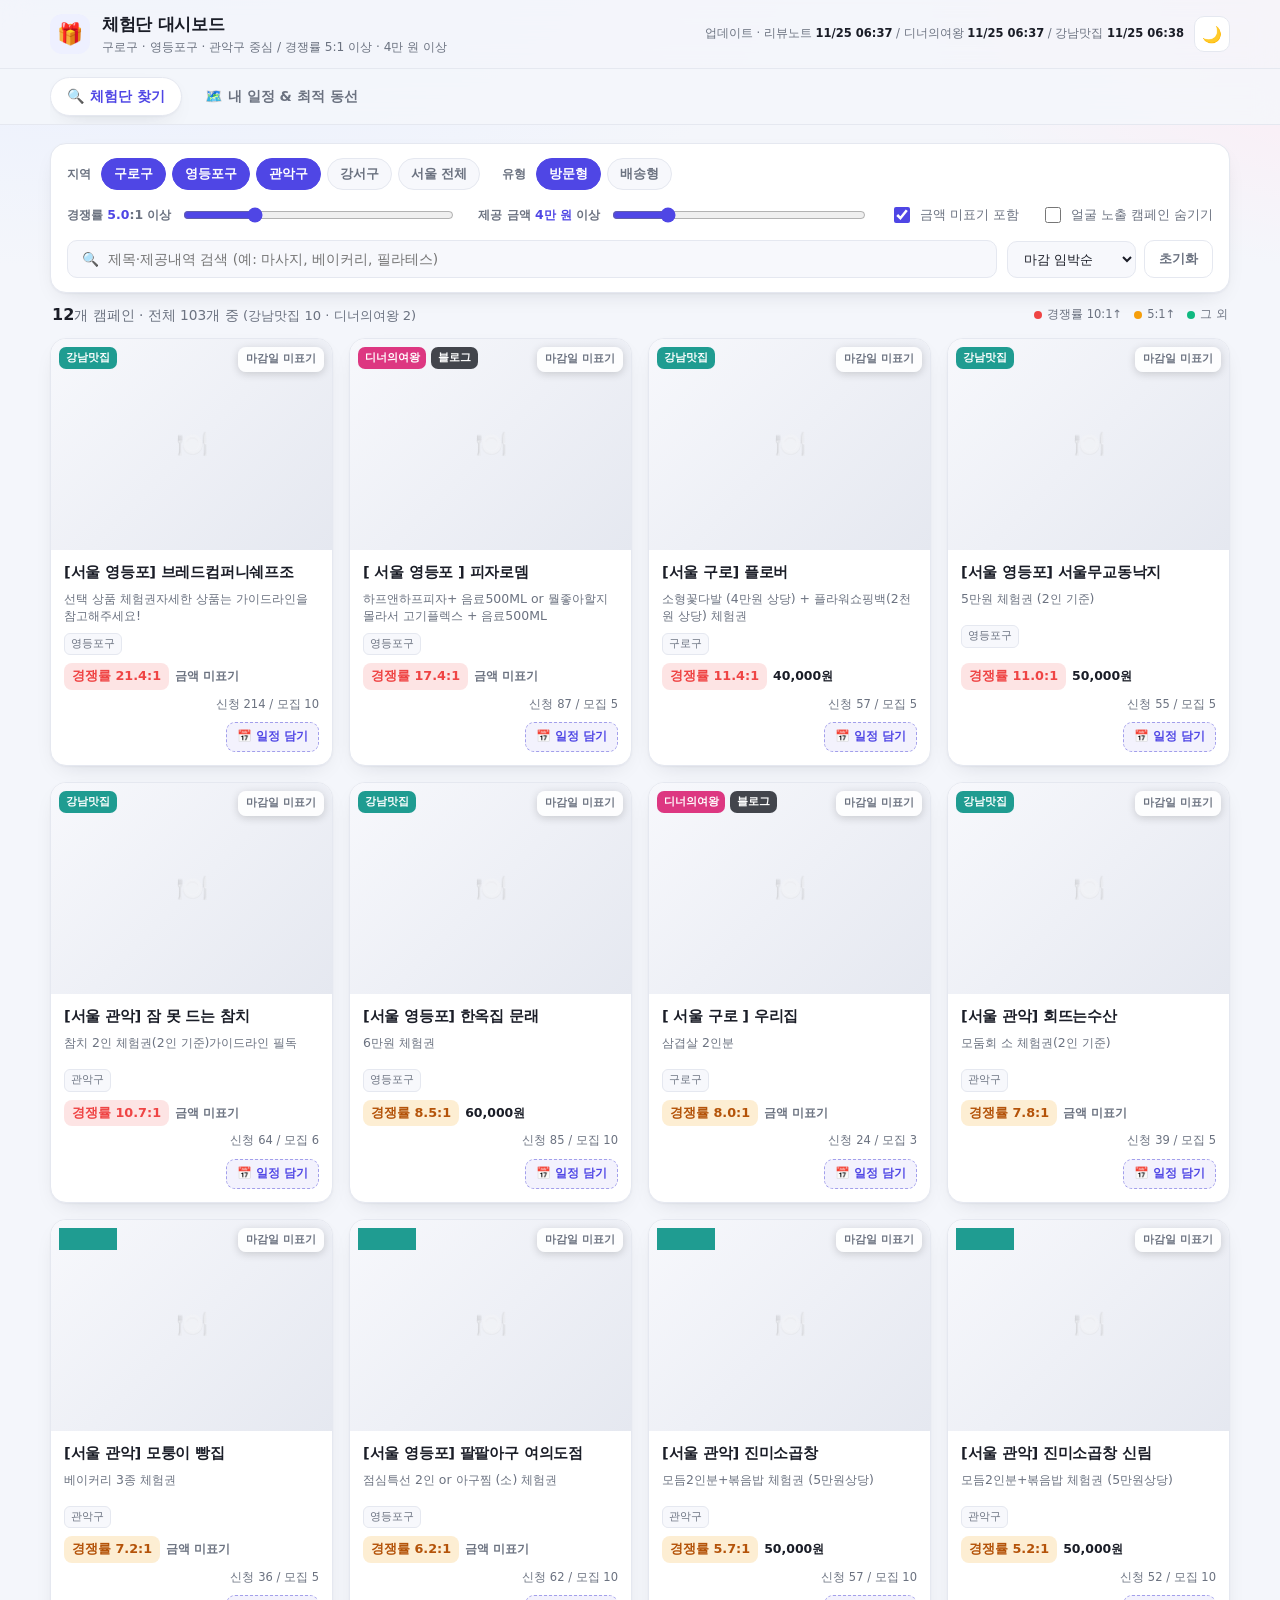
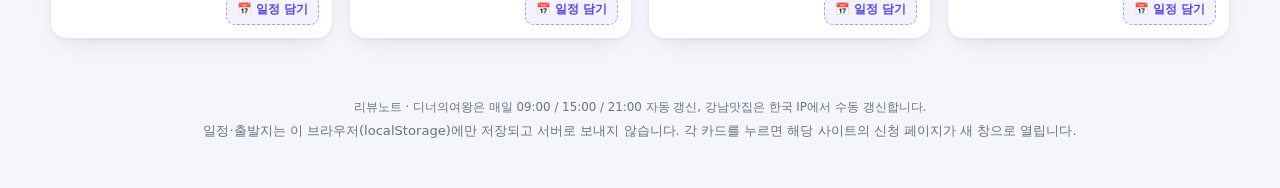
==== commit b4a986b0: "polish(schedule): 일정이 없을 때 노선 안내 문구 정리" ====
--- a/index.html
+++ b/index.html
@@ -225,6 +225,6 @@
 <script src="https://cdn.jsdelivr.net/npm/leaflet@1.9.4/dist/leaflet.js" defer
         onerror="var s=document.createElement('script');s.src='https://unpkg.com/leaflet@1.9.4/dist/leaflet.js';document.head.appendChild(s);"></script>
 <script src="app.js?v=20261125a" defer></script>
-<script src="schedule.js?v=20261125d" defer></script>
+<script src="schedule.js?v=20261125e" defer></script>
 </body>
 </html>
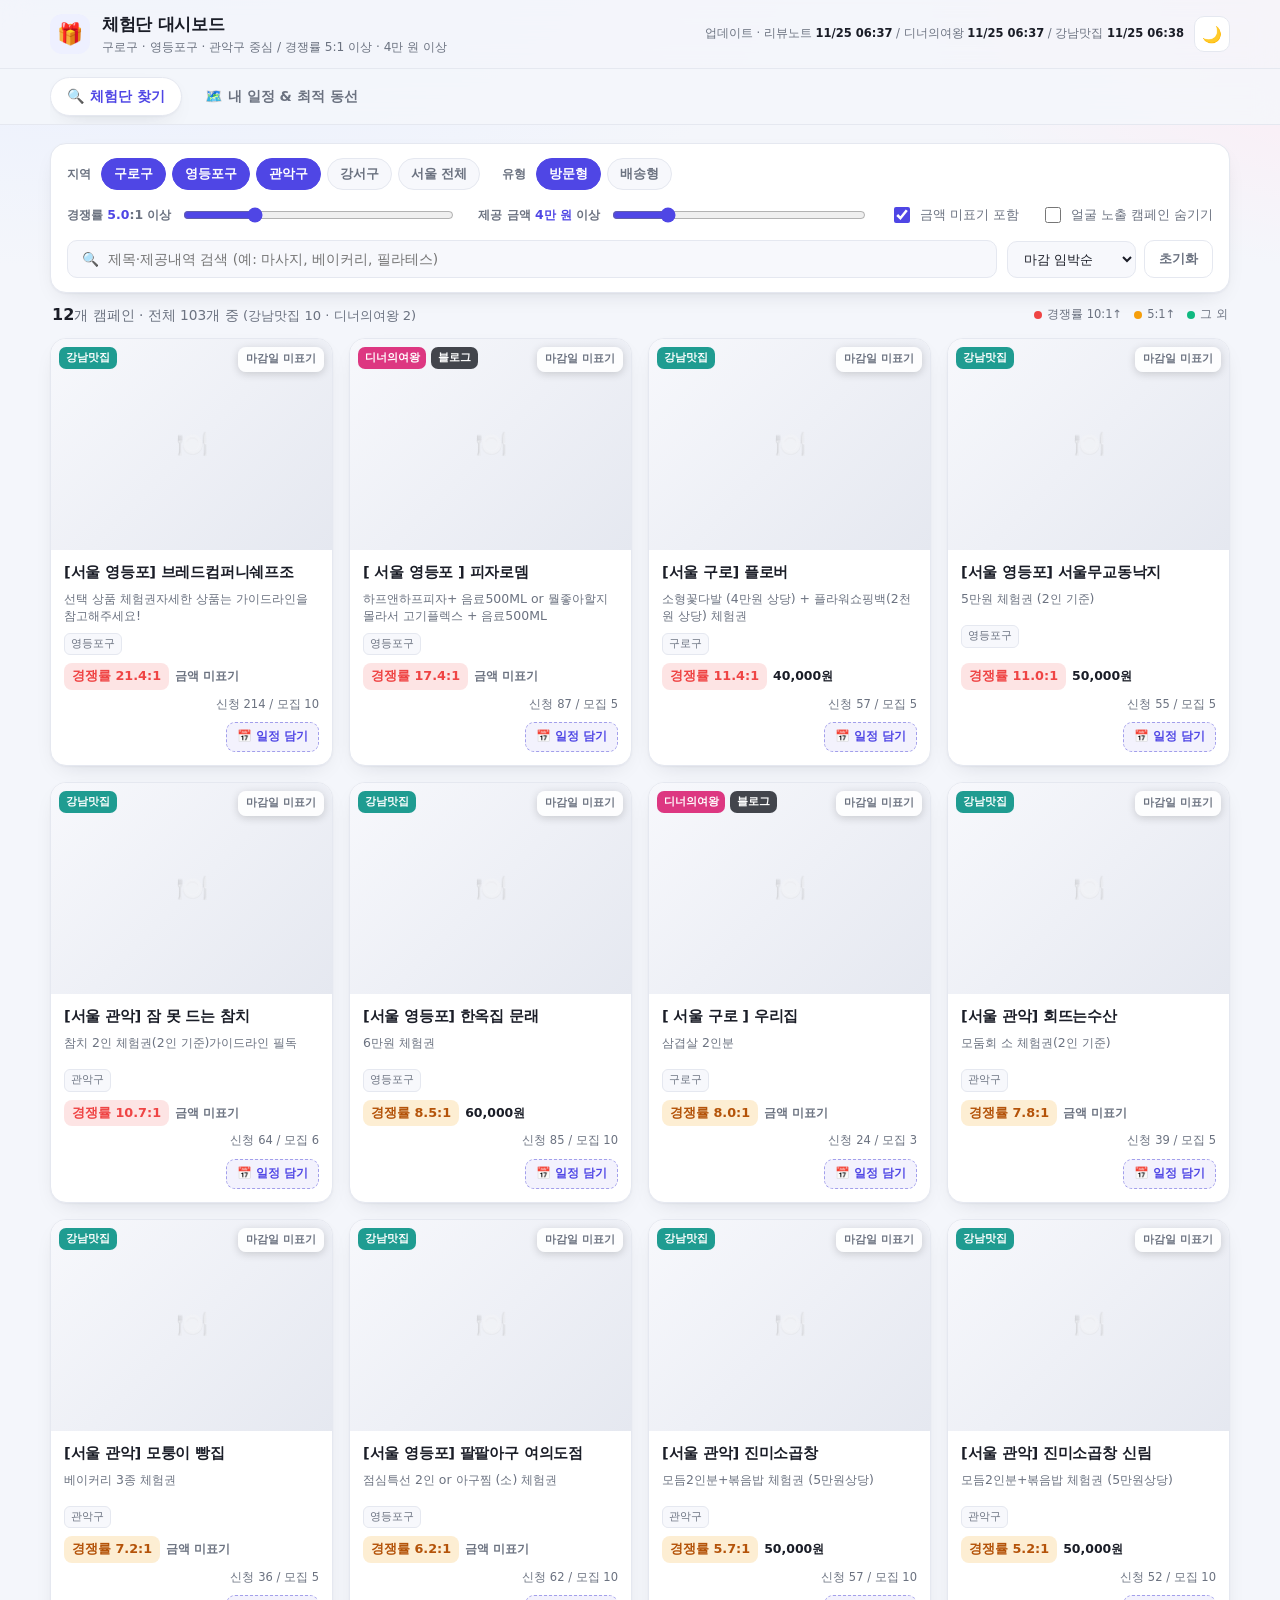
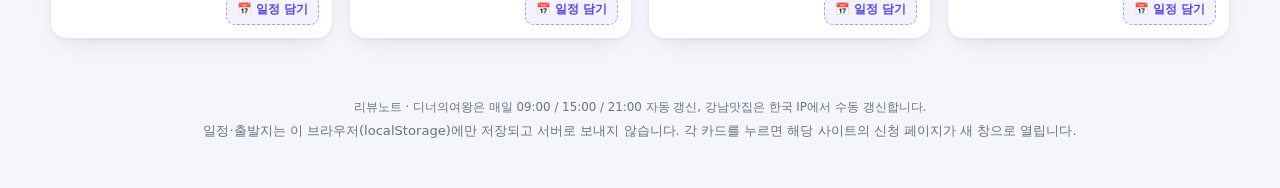
==== commit 33b8f0cc: "fix(schedule): 신청 중 항목은 발표일이 지나도 '전체 예정'에서 유지" ====
--- a/index.html
+++ b/index.html
@@ -7,7 +7,7 @@
 <title>체험단 대시보드 · 구로·영등포·관악</title>
 <link rel="preconnect" href="https://fonts.googleapis.com">
 <link rel="stylesheet" href="https://cdn.jsdelivr.net/npm/leaflet@1.9.4/dist/leaflet.css">
-<link rel="stylesheet" href="style.css?v=20261125c">
+<link rel="stylesheet" href="style.css?v=20261125e">
 <link rel="icon" href="data:image/svg+xml,<svg xmlns='http://www.w3.org/2000/svg' viewBox='0 0 100 100'><text y='.9em' font-size='90'>🎁</text></svg>">
 </head>
 <body>
@@ -120,7 +120,57 @@
   </div>
 
   <div id="view-schedule" role="tabpanel" aria-labelledby="tabSchedule" hidden>
+    <section class="panel sync-panel" id="syncPanel" aria-label="내 체험단 연동">
+      <div id="syncLock">
+        <div class="sync-head">
+          <b>🔐 내 체험단 연동</b>
+          <span class="sync-sub">리뷰노트 · 강남맛집 · 레뷰 · 디너의여왕 · 리뷰플레이스의 <b>선정된</b> 체험단과 <b>신청 완료·발표 대기 중</b>인 체험단을 암호화 파일에서 불러와 아래 목록·지도에 채웁니다.</span>
+        </div>
+        <div class="sync-form">
+          <input type="password" id="syncPw" inputmode="numeric" autocomplete="current-password"
+                 placeholder="잠금 비밀번호" aria-label="잠금 비밀번호">
+          <button type="button" class="primary-btn" id="syncBtn">연동하기</button>
+        </div>
+        <p class="sync-msg" id="syncMsg" role="status" hidden></p>
+      </div>
+      <div id="syncOn" hidden>
+        <div class="sync-head">
+          <b>🔐 내 체험단 연동</b>
+          <span class="sync-sub" id="syncInfo"></span>
+        </div>
+        <div class="sync-form">
+          <button type="button" class="ghost-btn" id="syncRefresh">🔄 지금 새로고침</button>
+          <button type="button" class="ghost-btn" id="syncLockBtn"
+                  title="이 브라우저에 저장된 연동 키를 지웁니다. 다시 쓰려면 비밀번호가 필요합니다.">🔒 잠금</button>
+        </div>
+        <p class="sync-msg" id="syncMsg2" role="status" hidden></p>
+      </div>
+    </section>
+
     <section class="panel sched-controls" aria-label="일정 조건">
+      <div class="filter-row">
+        <div class="filter-group">
+          <span class="filter-label">상태</span>
+          <div class="chips" id="statusChips">
+            <button class="chip on" type="button" data-status="all">전체 <b class="chip-n" data-count="all">0</b></button>
+            <button class="chip" type="button" data-status="selected">✅ 선정됨 <b class="chip-n" data-count="selected">0</b></button>
+            <button class="chip" type="button" data-status="applied">⏳ 신청 중 <b class="chip-n" data-count="applied">0</b></button>
+          </div>
+        </div>
+      </div>
+
+      <div class="filter-row">
+        <div class="filter-group">
+          <span class="filter-label">지도·노선</span>
+          <div class="chips" id="selChips">
+            <button class="chip" type="button" data-sel="none">선택 해제</button>
+            <button class="chip" type="button" data-sel="selected">선정만 전체 선택</button>
+            <button class="chip" type="button" data-sel="visible">현재 목록 전체 선택</button>
+          </div>
+          <span class="sel-count" id="selCount">0곳 선택</span>
+        </div>
+      </div>
+
       <div class="filter-row">
         <div class="filter-group">
           <span class="filter-label">날짜</span>
@@ -180,6 +230,7 @@
     <div class="sched-layout">
       <div class="map-col">
         <div id="map" aria-label="일정 지도"></div>
+        <p class="map-tip" id="mapTip">체크한 체험단만 지도에 표시됩니다. 카드의 <b>지도·노선 포함</b>을 눌러 2~3곳만 골라 보세요.</p>
         <div class="map-note" id="mapNote"></div>
       </div>
       <div class="list-col">
@@ -224,7 +275,7 @@
 
 <script src="https://cdn.jsdelivr.net/npm/leaflet@1.9.4/dist/leaflet.js" defer
         onerror="var s=document.createElement('script');s.src='https://unpkg.com/leaflet@1.9.4/dist/leaflet.js';document.head.appendChild(s);"></script>
-<script src="app.js?v=20261125a" defer></script>
-<script src="schedule.js?v=20261125e" defer></script>
+<script src="app.js?v=20261125c" defer></script>
+<script src="schedule.js?v=20261125i" defer></script>
 </body>
 </html>
--- a/style.css
+++ b/style.css
@@ -1192,3 +1192,171 @@
 
 /* 출발 마커: 회전 없이 '출발' 글자만 바로 세운다 */
 .map-pin.origin span > i { transform: none; }
+
+/* ------------------------------------------------- 🔐 내 체험단 연동 패널 */
+.sync-panel {
+  padding: 14px 16px;
+  border: 1px solid color-mix(in srgb, var(--brand) 32%, var(--line));
+  background: linear-gradient(180deg, color-mix(in srgb, var(--brand) 7%, var(--panel)), var(--panel));
+}
+
+.sync-head {
+  display: flex;
+  flex-wrap: wrap;
+  align-items: baseline;
+  gap: 6px 10px;
+  margin-bottom: 10px;
+}
+
+.sync-head b { font-size: .95rem; letter-spacing: -.01em; }
+
+.sync-sub { font-size: .76rem; color: var(--muted); line-height: 1.5; }
+.sync-sub b { color: var(--brand); }
+
+.sync-form { display: flex; flex-wrap: wrap; gap: 8px; align-items: center; }
+
+.sync-form input[type="password"] {
+  flex: 1 1 200px;
+  min-width: 160px;
+  padding: 10px 13px;
+  border-radius: 11px;
+  border: 1px solid var(--line);
+  background: var(--panel);
+  color: var(--text);
+  font-family: inherit;
+  font-size: .9rem;
+  letter-spacing: .18em;
+}
+
+.sync-form input[type="password"]:focus {
+  outline: 2px solid color-mix(in srgb, var(--brand) 45%, transparent);
+  border-color: var(--brand);
+}
+
+.sync-msg { margin: 9px 0 0; font-size: .78rem; color: var(--muted); line-height: 1.5; }
+.sync-msg.bad { color: #b91c1c; font-weight: 700; }
+
+:root[data-theme="dark"] .sync-msg.bad,
+:root:not([data-theme="light"]) .sync-msg.bad { color: #fca5a5; }
+
+.sched-meta .src {
+  color: var(--brand);
+  border-color: color-mix(in srgb, var(--brand) 38%, var(--line));
+  background: color-mix(in srgb, var(--brand) 10%, var(--panel-soft));
+  font-weight: 800;
+}
+
+/* ------------------------------------------------- 신청 중/선정됨 상태 · 지도 선택 */
+.chip-n {
+  display: inline-block;
+  margin-left: 3px;
+  padding: 0 5px;
+  border-radius: 999px;
+  background: color-mix(in srgb, var(--text) 8%, transparent);
+  font-size: .68rem;
+  font-weight: 800;
+}
+
+.chip.on .chip-n { background: color-mix(in srgb, #fff 26%, transparent); }
+
+#statusChips .chip[data-status="selected"].on {
+  border-color: color-mix(in srgb, #059669 60%, var(--line));
+  background: color-mix(in srgb, #059669 14%, var(--panel));
+  color: #047857;
+}
+
+#statusChips .chip[data-status="applied"].on {
+  border-color: color-mix(in srgb, #7c3aed 55%, var(--line));
+  background: color-mix(in srgb, #7c3aed 12%, var(--panel));
+  color: #6d28d9;
+}
+
+:root[data-theme="dark"] #statusChips .chip[data-status="selected"].on { color: #6ee7b7; }
+:root[data-theme="dark"] #statusChips .chip[data-status="applied"].on { color: #c4b5fd; }
+
+.sel-count {
+  font-size: .74rem;
+  font-weight: 800;
+  color: var(--brand);
+  white-space: nowrap;
+}
+
+.map-tip {
+  margin: 8px 2px 0;
+  font-size: .74rem;
+  color: var(--muted);
+  line-height: 1.5;
+}
+
+.map-tip b { color: var(--text); }
+
+/* 카드: 큼직한 선택 체크박스 */
+.sched-card {
+  position: relative;
+}
+
+.sched-check {
+  flex: none;
+  display: grid;
+  place-items: center;
+  gap: 2px;
+  width: 54px;
+  align-self: stretch;
+  padding: 6px 0;
+  border-radius: 11px;
+  border: 1px solid var(--line);
+  background: var(--panel-soft);
+  color: var(--muted);
+  font-size: .58rem;
+  font-weight: 800;
+  line-height: 1.15;
+  text-align: center;
+  cursor: pointer;
+  user-select: none;
+}
+
+.sched-check input {
+  width: 22px;
+  height: 22px;
+  accent-color: var(--brand);
+  cursor: pointer;
+  margin: 0;
+}
+
+.sched-check.on {
+  border-color: color-mix(in srgb, var(--brand) 55%, var(--line));
+  background: color-mix(in srgb, var(--brand) 10%, var(--panel-soft));
+  color: var(--brand);
+}
+
+.sched-check.dim { opacity: .45; cursor: not-allowed; }
+
+.sched-order { width: 26px; height: 26px; font-size: .76rem; }
+
+/* 상태 배지 */
+.sched-meta .st {
+  font-weight: 800;
+  border-radius: 999px;
+}
+
+.sched-meta .st.selected {
+  color: #047857;
+  border-color: color-mix(in srgb, #059669 45%, var(--line));
+  background: color-mix(in srgb, #059669 12%, var(--panel-soft));
+}
+
+.sched-meta .st.applied {
+  color: #6d28d9;
+  border-color: color-mix(in srgb, #7c3aed 42%, var(--line));
+  background: color-mix(in srgb, #7c3aed 10%, var(--panel-soft));
+}
+
+.sched-meta .st.ship {
+  color: #6b7280;
+  border-style: dashed;
+}
+
+:root[data-theme="dark"] .sched-meta .st.selected { color: #6ee7b7; }
+:root[data-theme="dark"] .sched-meta .st.applied { color: #c4b5fd; }
+
+.sched-meta .when { font-weight: 800; color: var(--text); }
